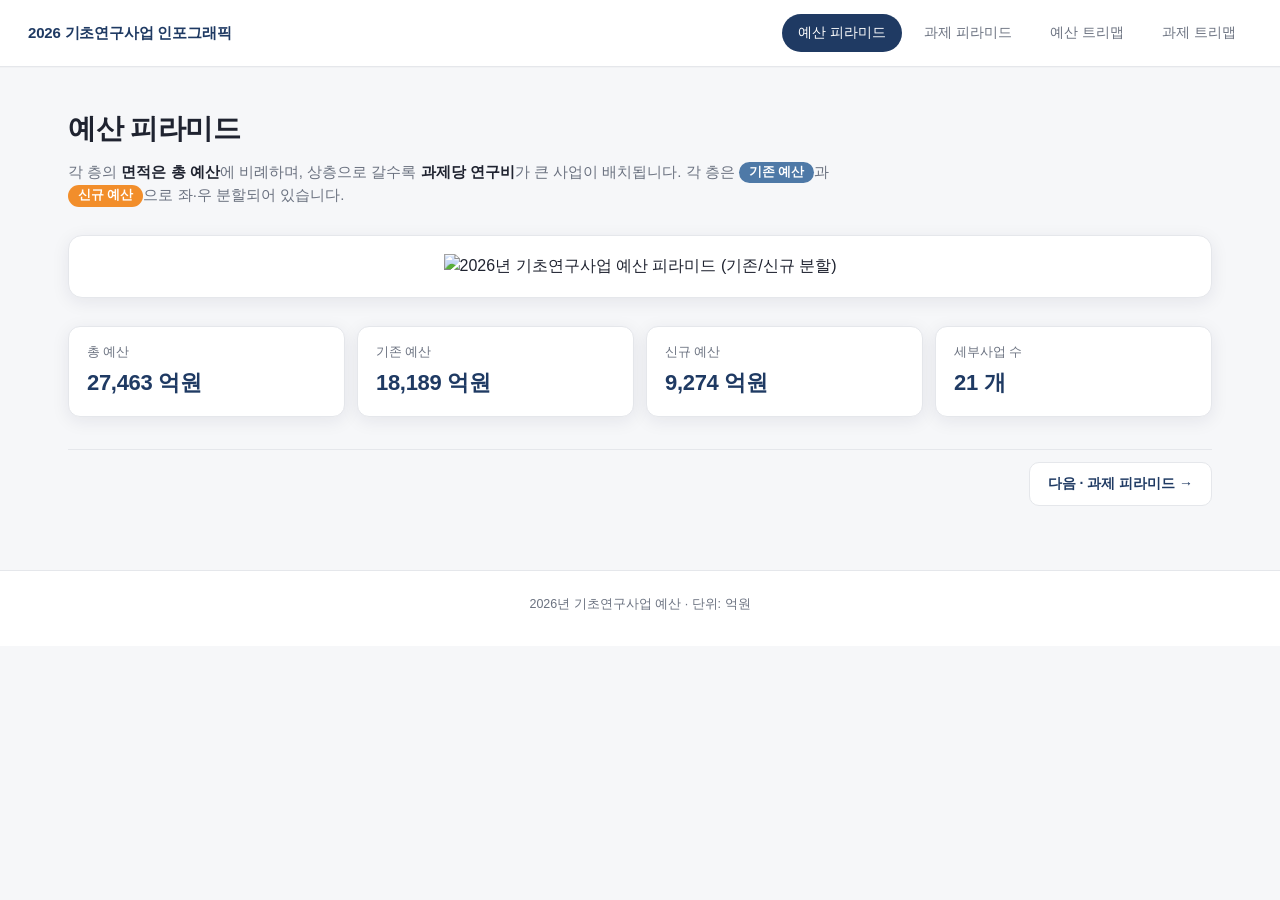
==== index.html @ d67acd3b "Add files via upload" ====
<!DOCTYPE html>
<html lang="ko">
<head>
<meta charset="UTF-8">
<meta name="viewport" content="width=device-width, initial-scale=1.0">
<title>2026년 기초연구사업 예산 피라미드</title>
<link rel="stylesheet" href="styles.css">
</head>
<body>
<header>
  <div class="brand">2026 기초연구사업 인포그래픽</div>
  <nav>
    <a href="index.html" class="active">예산 피라미드</a>
    <a href="projects.html">과제 피라미드</a>
    <a href="treemap.html">예산 트리맵</a>
    <a href="treemap-proj.html">과제 트리맵</a>
  </nav>
</header>

<main>
  <section class="page">
    <h1>예산 피라미드</h1>
    <p class="subtitle">
      각 층의 <strong>면적은 총 예산</strong>에 비례하며, 상층으로 갈수록
      <strong>과제당 연구비</strong>가 큰 사업이 배치됩니다.
      각 층은 <span class="chip chip-exist">기존 예산</span>과
      <span class="chip chip-new">신규 예산</span>으로 좌·우 분할되어 있습니다.
    </p>

    <figure>
      <img src="2026_기초연구사업_예산_피라미드_split.png"
           alt="2026년 기초연구사업 예산 피라미드 (기존/신규 분할)">
    </figure>

    <div class="stats">
      <div class="stat"><span class="k">총 예산</span><span class="v">27,463 억원</span></div>
      <div class="stat"><span class="k">기존 예산</span><span class="v">18,189 억원</span></div>
      <div class="stat"><span class="k">신규 예산</span><span class="v">9,274 억원</span></div>
      <div class="stat"><span class="k">세부사업 수</span><span class="v">21 개</span></div>
    </div>

    <div class="pager">
      <span></span>
      <a class="next" href="projects.html">다음 · 과제 피라미드 →</a>
    </div>
  </section>
</main>

<footer>
  <span>2026년 기초연구사업 예산 · 단위: 억원</span>
</footer>
</body>
</html>
---- styles.css ----
:root {
  --bg: #f6f7f9;
  --surface: #ffffff;
  --text: #1f2330;
  --muted: #6b7280;
  --border: #e5e7eb;
  --accent: #1f3a63;
  --exist: #4E79A7;
  --new:   #F28E2B;
  --shadow: 0 4px 18px rgba(20, 30, 60, 0.08);
}

* { box-sizing: border-box; }

html, body {
  margin: 0;
  padding: 0;
  background: var(--bg);
  color: var(--text);
  font-family: -apple-system, BlinkMacSystemFont, "Apple SD Gothic Neo",
               "Malgun Gothic", "Noto Sans KR", sans-serif;
  -webkit-font-smoothing: antialiased;
  line-height: 1.55;
}

/* ---------- Header ---------- */
header {
  position: sticky;
  top: 0;
  z-index: 10;
  background: var(--surface);
  border-bottom: 1px solid var(--border);
  display: flex;
  align-items: center;
  justify-content: space-between;
  padding: 14px 28px;
  box-shadow: 0 1px 0 rgba(0,0,0,0.02);
}

.brand {
  font-size: 15px;
  font-weight: 700;
  color: var(--accent);
  letter-spacing: -0.2px;
}

nav {
  display: flex;
  gap: 6px;
}

nav a {
  display: inline-block;
  padding: 8px 16px;
  border-radius: 999px;
  text-decoration: none;
  color: var(--muted);
  font-size: 14px;
  font-weight: 500;
  transition: background .15s, color .15s;
}

nav a:hover {
  background: #eef2f7;
  color: var(--text);
}

nav a.active {
  background: var(--accent);
  color: #fff;
}

/* ---------- Main / Page ---------- */
main {
  max-width: 1200px;
  margin: 0 auto;
  padding: 40px 28px 64px;
}

.page h1 {
  font-size: 28px;
  font-weight: 700;
  margin: 0 0 10px;
  letter-spacing: -0.5px;
}

.subtitle {
  color: var(--muted);
  font-size: 15px;
  margin: 0 0 28px;
  max-width: 820px;
}

.subtitle strong {
  color: var(--text);
  font-weight: 600;
}

/* Inline color chips */
.chip {
  display: inline-block;
  padding: 1px 10px;
  border-radius: 999px;
  font-size: 12.5px;
  font-weight: 600;
  color: #fff;
  vertical-align: 1px;
}
.chip-exist { background: var(--exist); }
.chip-new   { background: var(--new); }

/* ---------- Figure ---------- */
figure {
  margin: 0 0 28px;
  background: var(--surface);
  border: 1px solid var(--border);
  border-radius: 14px;
  box-shadow: var(--shadow);
  padding: 18px;
  text-align: center;
}

figure img {
  max-width: 100%;
  height: auto;
  display: inline-block;
}

/* ---------- Stat cards ---------- */
.stats {
  display: grid;
  grid-template-columns: repeat(auto-fit, minmax(180px, 1fr));
  gap: 12px;
  margin-bottom: 32px;
}

.stat {
  background: var(--surface);
  border: 1px solid var(--border);
  border-radius: 12px;
  padding: 16px 18px;
  display: flex;
  flex-direction: column;
  gap: 4px;
  box-shadow: var(--shadow);
}

.stat .k {
  font-size: 12.5px;
  color: var(--muted);
  font-weight: 500;
}

.stat .v {
  font-size: 22px;
  font-weight: 700;
  color: var(--accent);
  letter-spacing: -0.3px;
}

/* ---------- Pager ---------- */
.pager {
  display: flex;
  justify-content: space-between;
  align-items: center;
  padding-top: 12px;
  border-top: 1px solid var(--border);
}

.pager a {
  display: inline-block;
  padding: 10px 18px;
  border-radius: 10px;
  text-decoration: none;
  color: var(--accent);
  font-weight: 600;
  font-size: 14px;
  background: var(--surface);
  border: 1px solid var(--border);
  transition: background .15s, transform .15s;
}

.pager a:hover {
  background: #eef2f7;
  transform: translateY(-1px);
}

.pager a.next  { margin-left: auto; }
.pager a.prev  { margin-right: auto; }

/* ---------- Footer ---------- */
footer {
  text-align: center;
  color: var(--muted);
  font-size: 12.5px;
  padding: 24px 16px 32px;
  border-top: 1px solid var(--border);
  background: var(--surface);
}

/* ---------- Responsive ---------- */
@media (max-width: 640px) {
  header { flex-direction: column; gap: 10px; padding: 12px; }
  main { padding: 24px 14px 48px; }
  .page h1 { font-size: 22px; }
  .stat .v { font-size: 18px; }
}
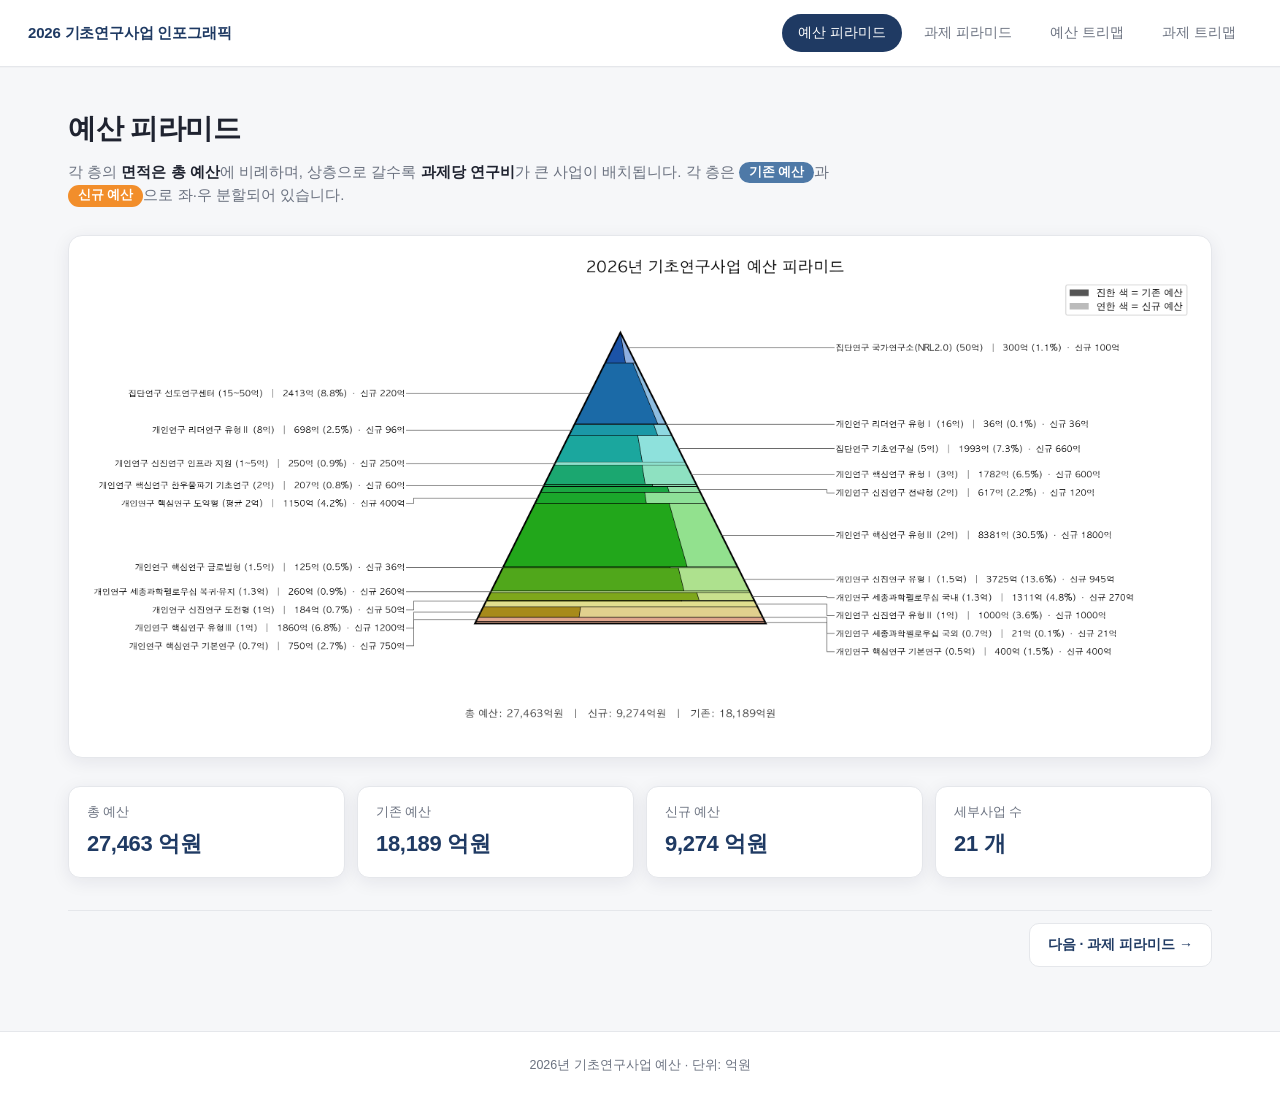
==== commit 6c4a3fd4: "Add files via upload" ====
--- a/index.html
+++ b/index.html
@@ -28,7 +28,7 @@
     </p>
 
     <figure>
-      <img src="2026_기초연구사업_예산_피라미드_split.png"
+      <img src="budget_pyramid.png"
            alt="2026년 기초연구사업 예산 피라미드 (기존/신규 분할)">
     </figure>
 
